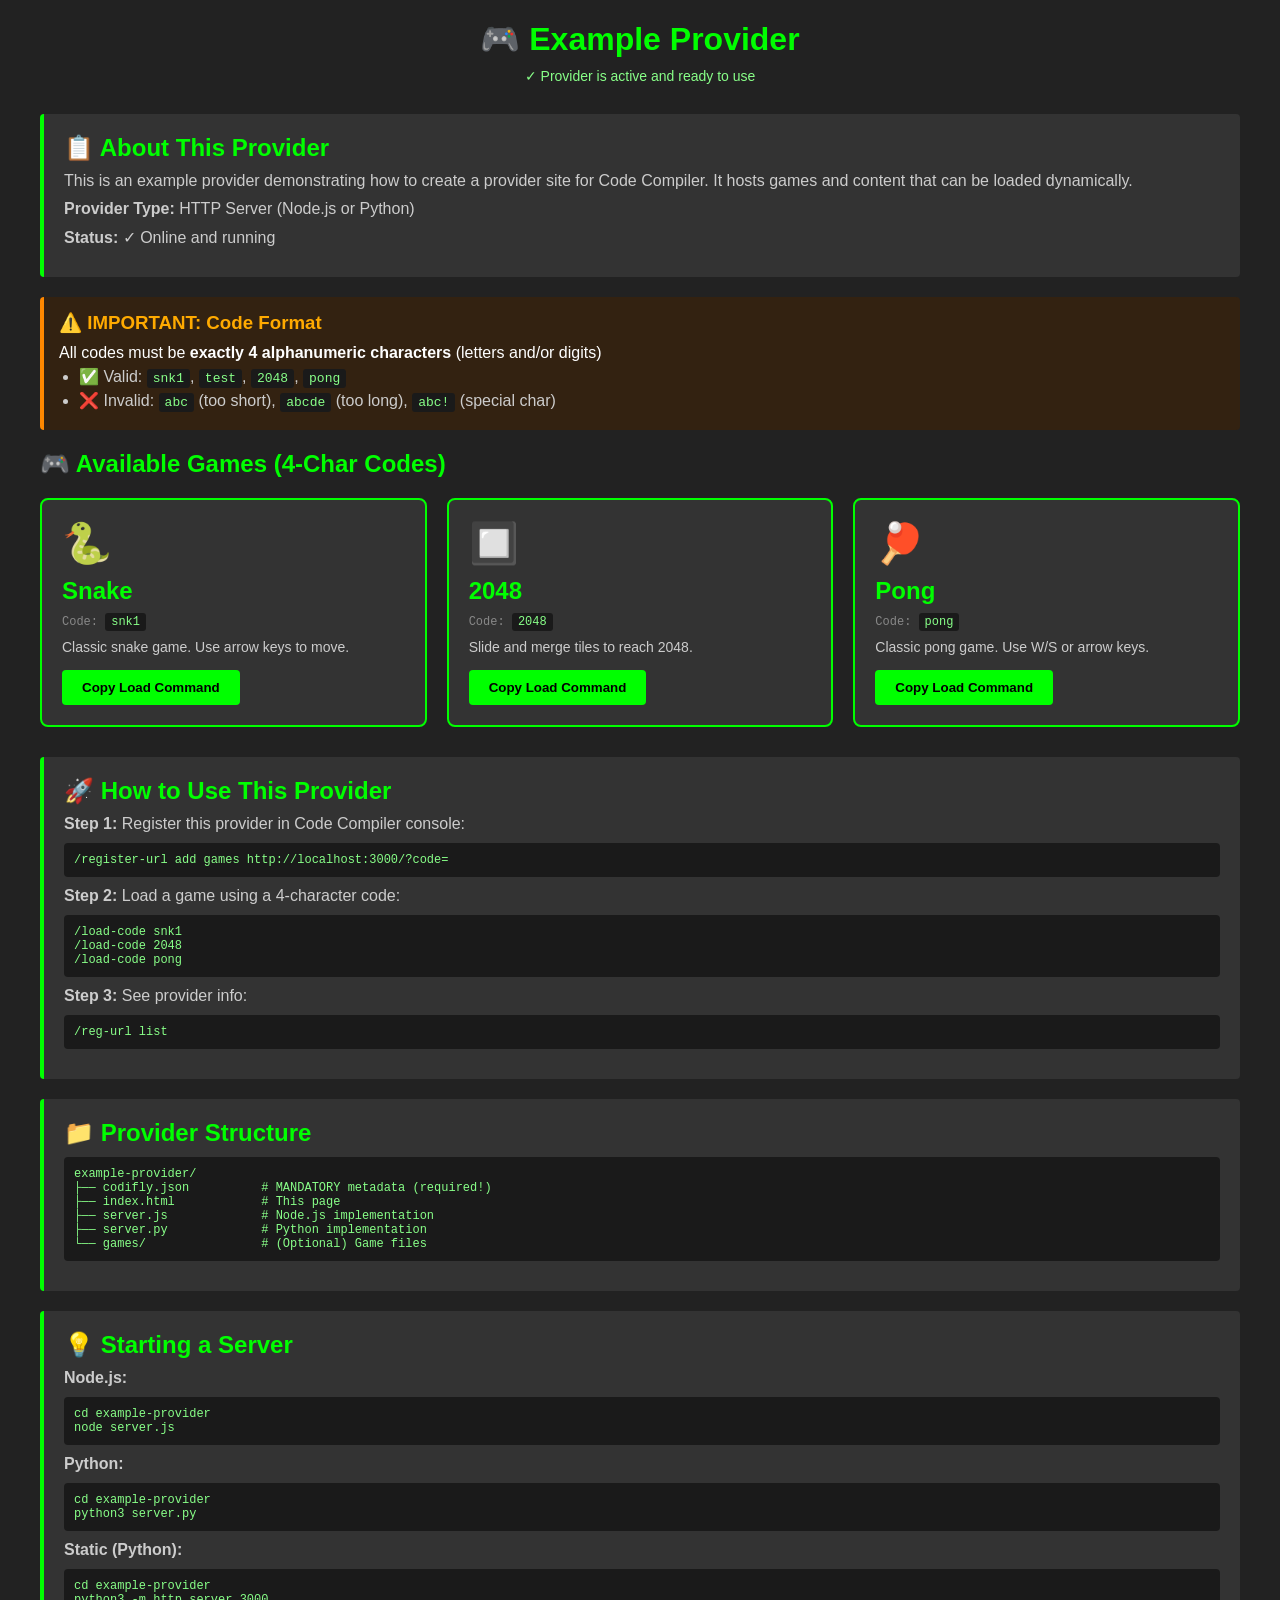
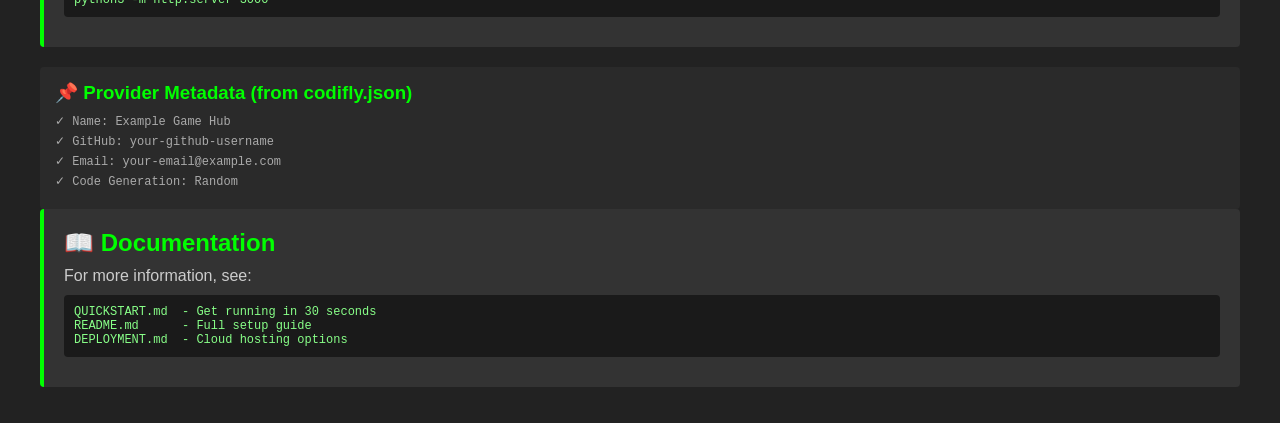
==== example-provider/index.html @ e97e07db "2" ====
<!DOCTYPE html>
<html>
<head>
    <meta charset="UTF-8">
    <meta name="viewport" content="width=device-width, initial-scale=1.0">
    <title>Example Provider</title>
    <style>
        * { margin: 0; padding: 0; box-sizing: border-box; }
        body { background: #222; color: #fff; font-family: 'Segoe UI', Arial, sans-serif; padding: 20px; }
        .container { max-width: 1200px; margin: 0 auto; }
        header { text-align: center; margin-bottom: 30px; }
        h1 { color: #0f0; margin-bottom: 10px; }
        .status { color: #8f8; font-size: 14px; }
        .games-grid { display: grid; grid-template-columns: repeat(auto-fit, minmax(250px, 1fr)); gap: 20px; margin-bottom: 30px; }
        .game-card { background: #333; border: 2px solid #0f0; border-radius: 8px; padding: 20px; cursor: pointer; transition: all 0.3s; }
        .game-card:hover { background: #444; box-shadow: 0 0 20px #0f0; }
        .game-name { font-size: 24px; font-weight: bold; color: #0f0; margin-bottom: 10px; }
        .game-code { color: #888; font-size: 12px; font-family: monospace; margin-bottom: 10px; }
        .game-desc { color: #ccc; font-size: 14px; margin-bottom: 15px; }
        .game-btn { background: #0f0; color: #000; border: none; padding: 10px 20px; border-radius: 4px; cursor: pointer; font-weight: bold; }
        .game-btn:hover { background: #0a0; }
        .info-section { background: #333; border-left: 4px solid #0f0; padding: 20px; margin-bottom: 20px; border-radius: 4px; }
        .info-section h2 { color: #0f0; margin-bottom: 10px; }
        .info-section p { color: #ccc; margin-bottom: 10px; }
        code { background: #1a1a1a; padding: 2px 6px; border-radius: 3px; font-family: monospace; color: #8f8; }
        pre { background: #1a1a1a; padding: 10px; border-radius: 4px; overflow-x: auto; color: #8f8; margin: 10px 0; font-size: 12px; }
        .metadata { background: #2a2a2a; padding: 15px; border-radius: 4px; margin-top: 20px; }
        .metadata h3 { color: #0f0; margin-bottom: 10px; }
        .metadata p { font-size: 12px; color: #aaa; margin: 5px 0; font-family: monospace; }
        .warning { background: #332211; border-left: 4px solid #ff8800; padding: 15px; margin: 20px 0; border-radius: 4px; }
        .warning h3 { color: #ffaa00; margin-bottom: 10px; }
        .warning ul { margin-left: 20px; color: #ccc; }
        .warning li { margin: 5px 0; }
    </style>
</head>
<body>
    <div class="container">
        <header>
            <h1>🎮 Example Provider</h1>
            <p class="status">✓ Provider is active and ready to use</p>
        </header>

        <div class="info-section">
            <h2>📋 About This Provider</h2>
            <p>This is an example provider demonstrating how to create a provider site for Code Compiler. It hosts games and content that can be loaded dynamically.</p>
            <p><strong>Provider Type:</strong> HTTP Server (Node.js or Python)</p>
            <p><strong>Status:</strong> ✓ Online and running</p>
        </div>

        <div class="warning">
            <h3>⚠️ IMPORTANT: Code Format</h3>
            <p>All codes must be <strong>exactly 4 alphanumeric characters</strong> (letters and/or digits)</p>
            <ul>
                <li>✅ Valid: <code>snk1</code>, <code>test</code>, <code>2048</code>, <code>pong</code></li>
                <li>❌ Invalid: <code>abc</code> (too short), <code>abcde</code> (too long), <code>abc!</code> (special char)</li>
            </ul>
        </div>

        <h2 style="color: #0f0; margin-bottom: 20px;">🎮 Available Games (4-Char Codes)</h2>
        <div class="games-grid" id="gamesGrid"></div>

        <div class="info-section">
            <h2>🚀 How to Use This Provider</h2>
            <p><strong>Step 1:</strong> Register this provider in Code Compiler console:</p>
            <pre>/register-url add games http://localhost:3000/?code=</pre>
            <p><strong>Step 2:</strong> Load a game using a 4-character code:</p>
            <pre>/load-code snk1
/load-code 2048
/load-code pong</pre>
            <p><strong>Step 3:</strong> See provider info:</p>
            <pre>/reg-url list</pre>
        </div>

        <div class="info-section">
            <h2>📁 Provider Structure</h2>
            <pre>example-provider/
├── codifly.json          # MANDATORY metadata (required!)
├── index.html            # This page
├── server.js             # Node.js implementation
├── server.py             # Python implementation
└── games/                # (Optional) Game files</pre>
        </div>

        <div class="info-section">
            <h2>💡 Starting a Server</h2>
            <p><strong>Node.js:</strong></p>
            <pre>cd example-provider
node server.js</pre>
            <p><strong>Python:</strong></p>
            <pre>cd example-provider
python3 server.py</pre>
            <p><strong>Static (Python):</strong></p>
            <pre>cd example-provider
python3 -m http.server 3000</pre>
        </div>

        <div class="metadata">
            <h3>📌 Provider Metadata (from codifly.json)</h3>
            <p>✓ Name: Example Game Hub</p>
            <p>✓ GitHub: your-github-username</p>
            <p>✓ Email: your-email@example.com</p>
            <p>✓ Code Generation: Random</p>
        </div>

        <div class="info-section">
            <h2>📖 Documentation</h2>
            <p>For more information, see:</p>
            <pre>QUICKSTART.md  - Get running in 30 seconds
README.md      - Full setup guide
DEPLOYMENT.md  - Cloud hosting options</pre>
        </div>
    </div>

    <script>
        // Games available in this provider (all 4-character codes)
        const games = [
            {
                name: 'Snake',
                code: 'snk1',
                desc: 'Classic snake game. Use arrow keys to move.',
                emoji: '🐍'
            },
            {
                name: '2048',
                code: '2048',
                desc: 'Slide and merge tiles to reach 2048.',
                emoji: '🔲'
            },
            {
                name: 'Pong',
                code: 'pong',
                desc: 'Classic pong game. Use W/S or arrow keys.',
                emoji: '🏓'
            }
        ];

        // Render games grid
        function renderGames() {
            const grid = document.getElementById('gamesGrid');
            grid.innerHTML = games.map(game => `
                <div class="game-card">
                    <div style="font-size: 40px; margin-bottom: 10px;">${game.emoji}</div>
                    <div class="game-name">${game.name}</div>
                    <div class="game-code">Code: <code>${game.code}</code></div>
                    <div class="game-desc">${game.desc}</div>
                    <button class="game-btn" onclick="copyCommand('${game.code}')">
                        Copy Load Command
                    </button>
                </div>
            `).join('');
        }

        function copyCommand(code) {
            const cmd = `/load-code ${code}`;
            navigator.clipboard.writeText(cmd).then(() => {
                alert(`Copied to clipboard:\n\n${cmd}\n\nPaste in Code Compiler console!`);
            });
        }

        // Initialize
        document.addEventListener('DOMContentLoaded', renderGames);

        // Add responsive styles
        const style = document.createElement('style');
        style.textContent = `
            @media (max-width: 768px) {
                .games-grid { grid-template-columns: 1fr; }
                .container { padding: 10px; }
            }
        `;
        document.head.appendChild(style);
    </script>
</body>
</html>
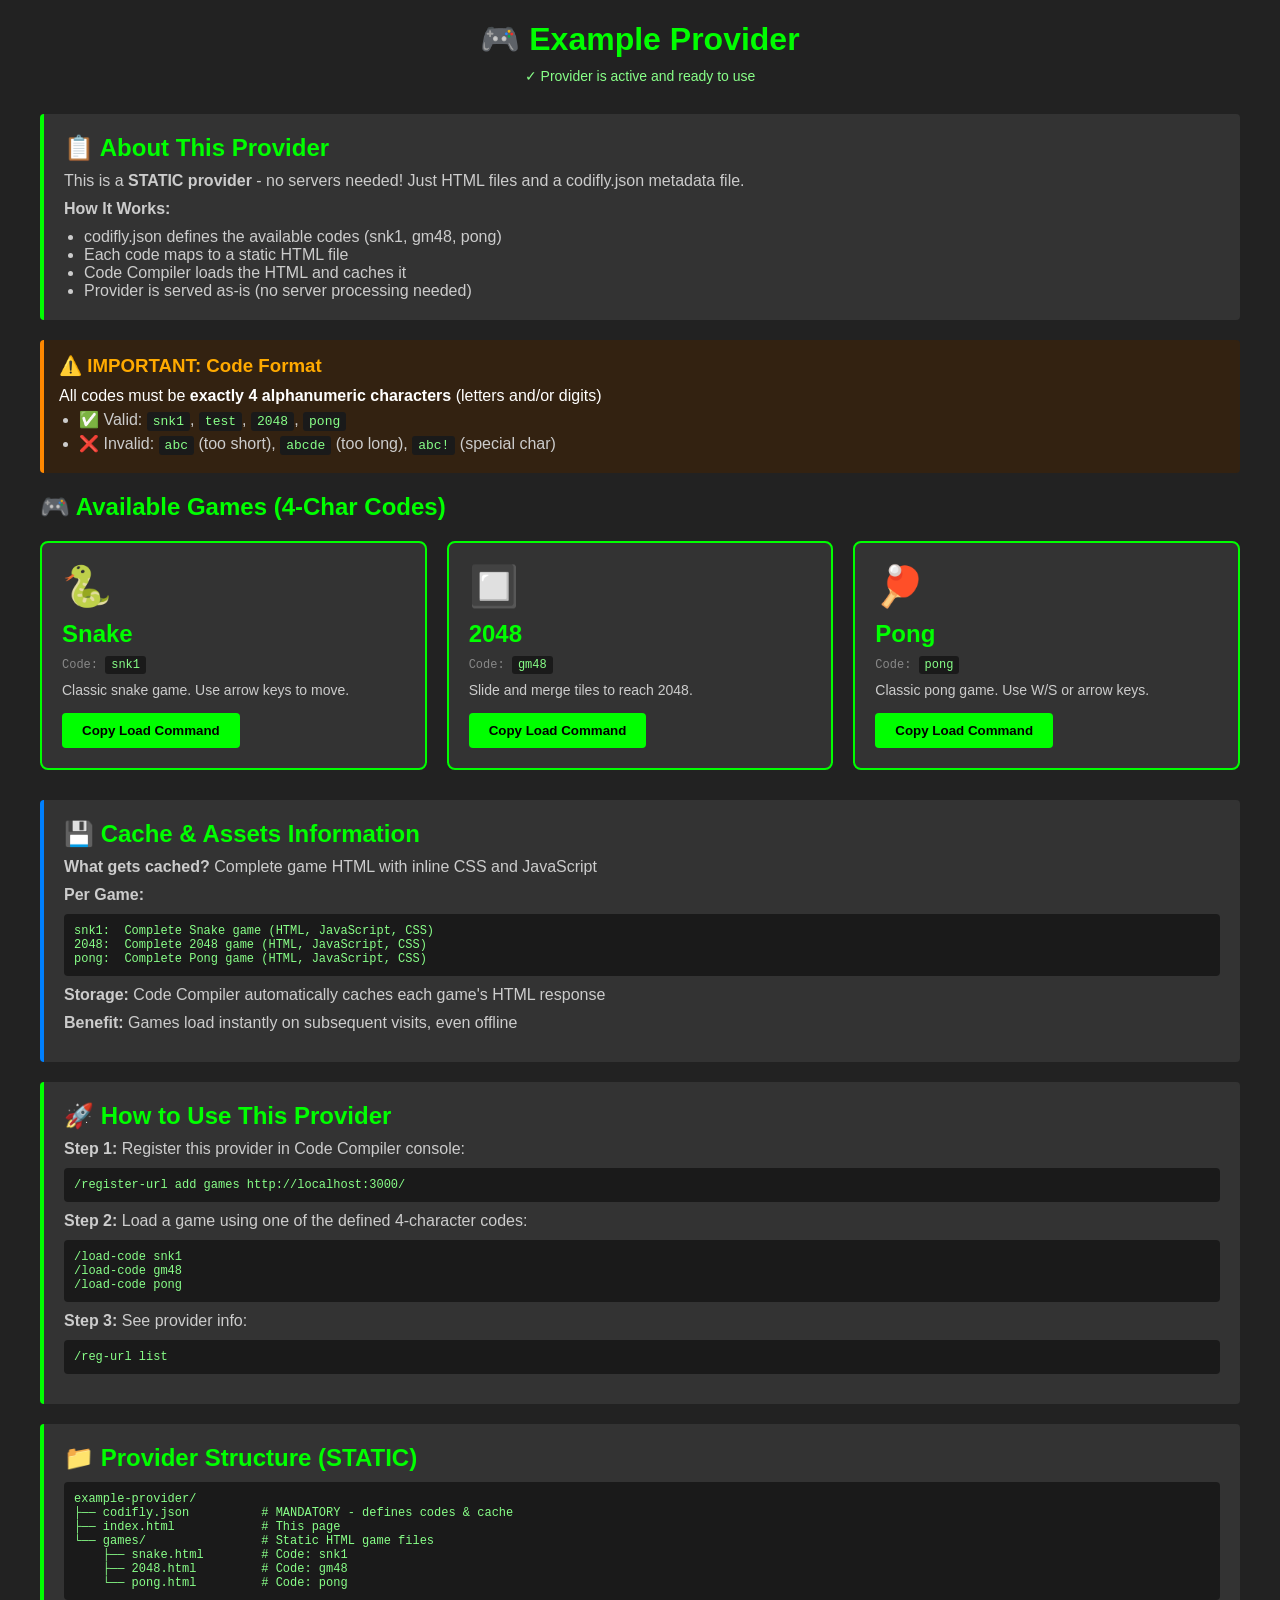
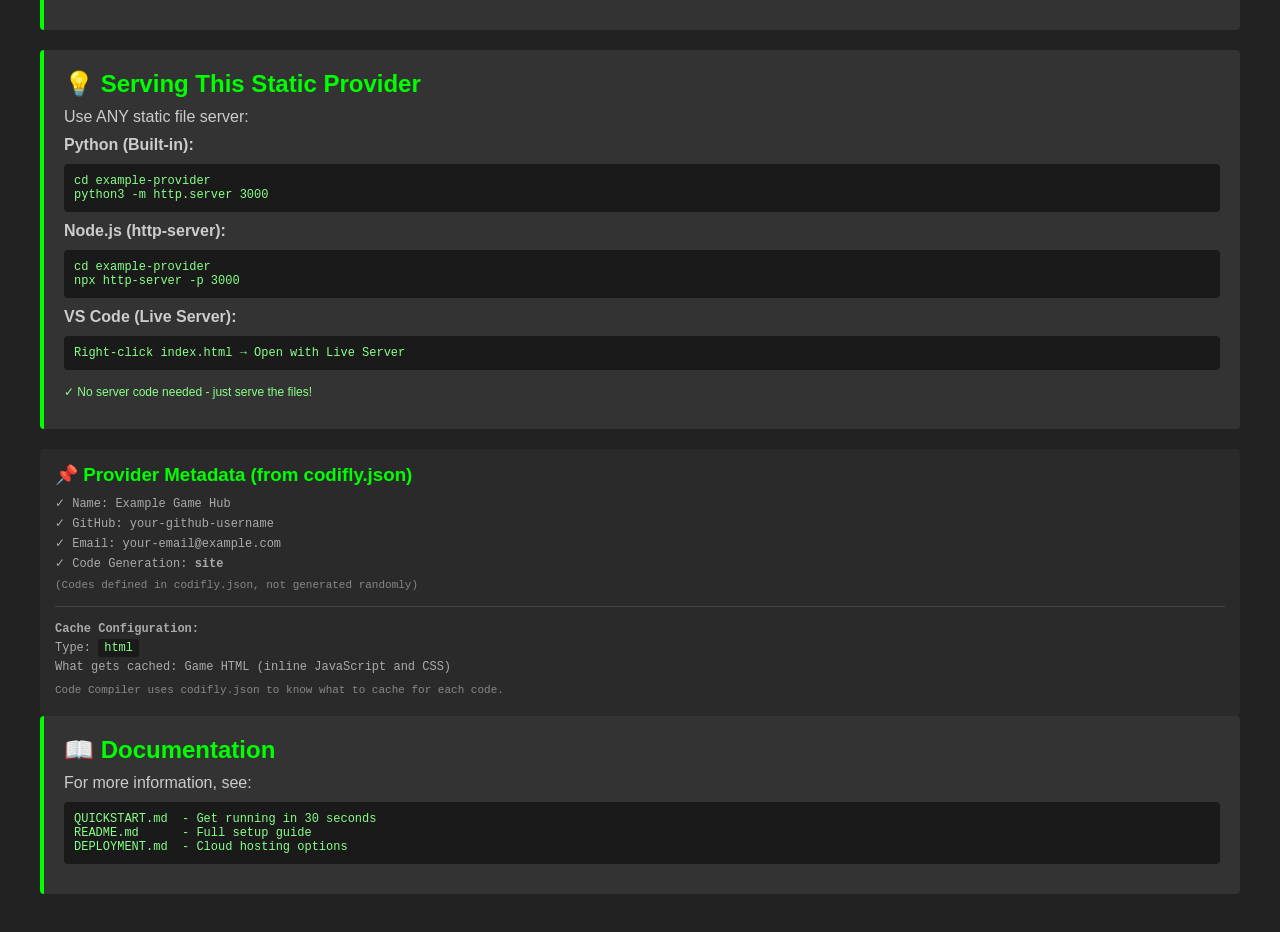
==== commit cfd4a186: "3" ====
--- a/example-provider/index.html
+++ b/example-provider/index.html
@@ -42,9 +42,14 @@
 
         <div class="info-section">
             <h2>📋 About This Provider</h2>
-            <p>This is an example provider demonstrating how to create a provider site for Code Compiler. It hosts games and content that can be loaded dynamically.</p>
-            <p><strong>Provider Type:</strong> HTTP Server (Node.js or Python)</p>
-            <p><strong>Status:</strong> ✓ Online and running</p>
+            <p>This is a <strong>STATIC provider</strong> - no servers needed! Just HTML files and a codifly.json metadata file.</p>
+            <p><strong>How It Works:</strong></p>
+            <ul style="margin-left: 20px; color: #ccc;">
+                <li>codifly.json defines the available codes (snk1, gm48, pong)</li>
+                <li>Each code maps to a static HTML file</li>
+                <li>Code Compiler loads the HTML and caches it</li>
+                <li>Provider is served as-is (no server processing needed)</li>
+            </ul>
         </div>
 
         <div class="warning">
@@ -59,39 +64,54 @@
         <h2 style="color: #0f0; margin-bottom: 20px;">🎮 Available Games (4-Char Codes)</h2>
         <div class="games-grid" id="gamesGrid"></div>
 
+        <div class="info-section" style="border-left-color: #0080ff;">
+            <h2>💾 Cache & Assets Information</h2>
+            <p><strong>What gets cached?</strong> Complete game HTML with inline CSS and JavaScript</p>
+            <p><strong>Per Game:</strong></p>
+            <pre>snk1:  Complete Snake game (HTML, JavaScript, CSS)
+2048:  Complete 2048 game (HTML, JavaScript, CSS)
+pong:  Complete Pong game (HTML, JavaScript, CSS)</pre>
+            <p><strong>Storage:</strong> Code Compiler automatically caches each game's HTML response</p>
+            <p><strong>Benefit:</strong> Games load instantly on subsequent visits, even offline</p>
+        </div>
+
         <div class="info-section">
             <h2>🚀 How to Use This Provider</h2>
             <p><strong>Step 1:</strong> Register this provider in Code Compiler console:</p>
-            <pre>/register-url add games http://localhost:3000/?code=</pre>
-            <p><strong>Step 2:</strong> Load a game using a 4-character code:</p>
+            <pre>/register-url add games http://localhost:3000/</pre>
+            <p><strong>Step 2:</strong> Load a game using one of the defined 4-character codes:</p>
             <pre>/load-code snk1
-/load-code 2048
+/load-code gm48
 /load-code pong</pre>
             <p><strong>Step 3:</strong> See provider info:</p>
             <pre>/reg-url list</pre>
         </div>
 
         <div class="info-section">
-            <h2>📁 Provider Structure</h2>
+            <h2>📁 Provider Structure (STATIC)</h2>
             <pre>example-provider/
-├── codifly.json          # MANDATORY metadata (required!)
+├── codifly.json          # MANDATORY - defines codes & cache
 ├── index.html            # This page
-├── server.js             # Node.js implementation
-├── server.py             # Python implementation
-└── games/                # (Optional) Game files</pre>
-        </div>
-
-        <div class="info-section">
-            <h2>💡 Starting a Server</h2>
-            <p><strong>Node.js:</strong></p>
-            <pre>cd example-provider
-node server.js</pre>
-            <p><strong>Python:</strong></p>
-            <pre>cd example-provider
-python3 server.py</pre>
-            <p><strong>Static (Python):</strong></p>
+└── games/                # Static HTML game files
+    ├── snake.html        # Code: snk1
+    ├── 2048.html         # Code: gm48
+    └── pong.html         # Code: pong</pre>
+        </div>
+
+        <div class="info-section">
+            <h2>💡 Serving This Static Provider</h2>
+            <p>Use ANY static file server:</p>
+            <p><strong>Python (Built-in):</strong></p>
             <pre>cd example-provider
 python3 -m http.server 3000</pre>
+            <p><strong>Node.js (http-server):</strong></p>
+            <pre>cd example-provider
+npx http-server -p 3000</pre>
+            <p><strong>VS Code (Live Server):</strong></p>
+            <pre>Right-click index.html → Open with Live Server</pre>
+            <p style="color: #8f8; font-size: 12px; margin-top: 15px;">
+              ✓ No server code needed - just serve the files!
+            </p>
         </div>
 
         <div class="metadata">
@@ -99,7 +119,18 @@
             <p>✓ Name: Example Game Hub</p>
             <p>✓ GitHub: your-github-username</p>
             <p>✓ Email: your-email@example.com</p>
-            <p>✓ Code Generation: Random</p>
+            <p>✓ Code Generation: <strong>site</strong></p>
+            <p style="font-size: 11px; color: #888; margin-top: 8px;">
+              (Codes defined in codifly.json, not generated randomly)
+            </p>
+            <p style="margin-top: 15px; border-top: 1px solid #444; padding-top: 15px;">
+              <strong>Cache Configuration:</strong>
+            </p>
+            <p>Type: <code>html</code></p>
+            <p>What gets cached: Game HTML (inline JavaScript and CSS)</p>
+            <p style="margin-top: 10px; font-size: 11px; color: #888;">
+              Code Compiler uses codifly.json to know what to cache for each code.
+            </p>
         </div>
 
         <div class="info-section">
@@ -112,7 +143,7 @@
     </div>
 
     <script>
-        // Games available in this provider (all 4-character codes)
+        // Games available in this provider (all 4-character codes defined in codifly.json)
         const games = [
             {
                 name: 'Snake',
@@ -122,7 +153,7 @@
             },
             {
                 name: '2048',
-                code: '2048',
+                code: 'gm48',
                 desc: 'Slide and merge tiles to reach 2048.',
                 emoji: '🔲'
             },
